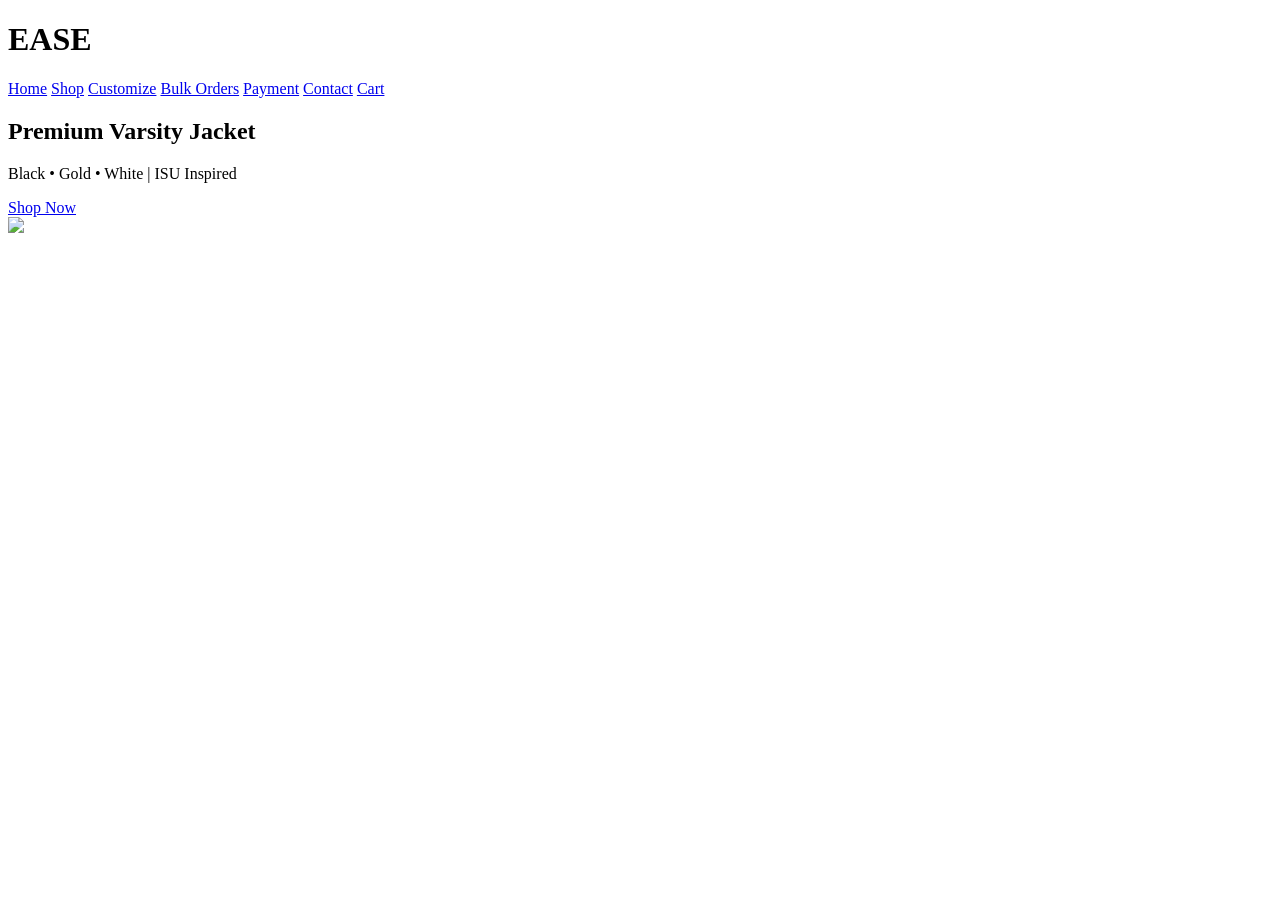
==== index.html @ 9d4b3b43 "Update index.html" ====
<!DOCTYPE html>
<html lang="en">
<head>
<meta charset="UTF-8">
<meta name="viewport" content="width=device-width, initial-scale=1.0">
<title>EASE | Premium Varsity</title>

<link rel="stylesheet" href="css/style.css">
<script defer src="js/app.js"></script>
</head>

<body>

<header class="glass">
<h1 class="logo">EASE</h1>
<nav>
<a href="index.html">Home</a>
<a href="shop.html">Shop</a>
<a href="customizer.html">Customize</a>
<a href="bulk.html">Bulk Orders</a>
<a href="payment.html">Payment</a>
<a href="contact.html">Contact</a>
<a href="cart.html">Cart</a>
</nav>
</header>

<section class="hero">
<div>
<h2>Premium Varsity Jacket</h2>
<p>Black • Gold • White | ISU Inspired</p>
<a href="shop.html" class="btn">Shop Now</a>
</div>

<div class="jacket-3d">
<img src="assets/jacket-front.png" id="jacket">
</div>
</section>

</body>
</html>
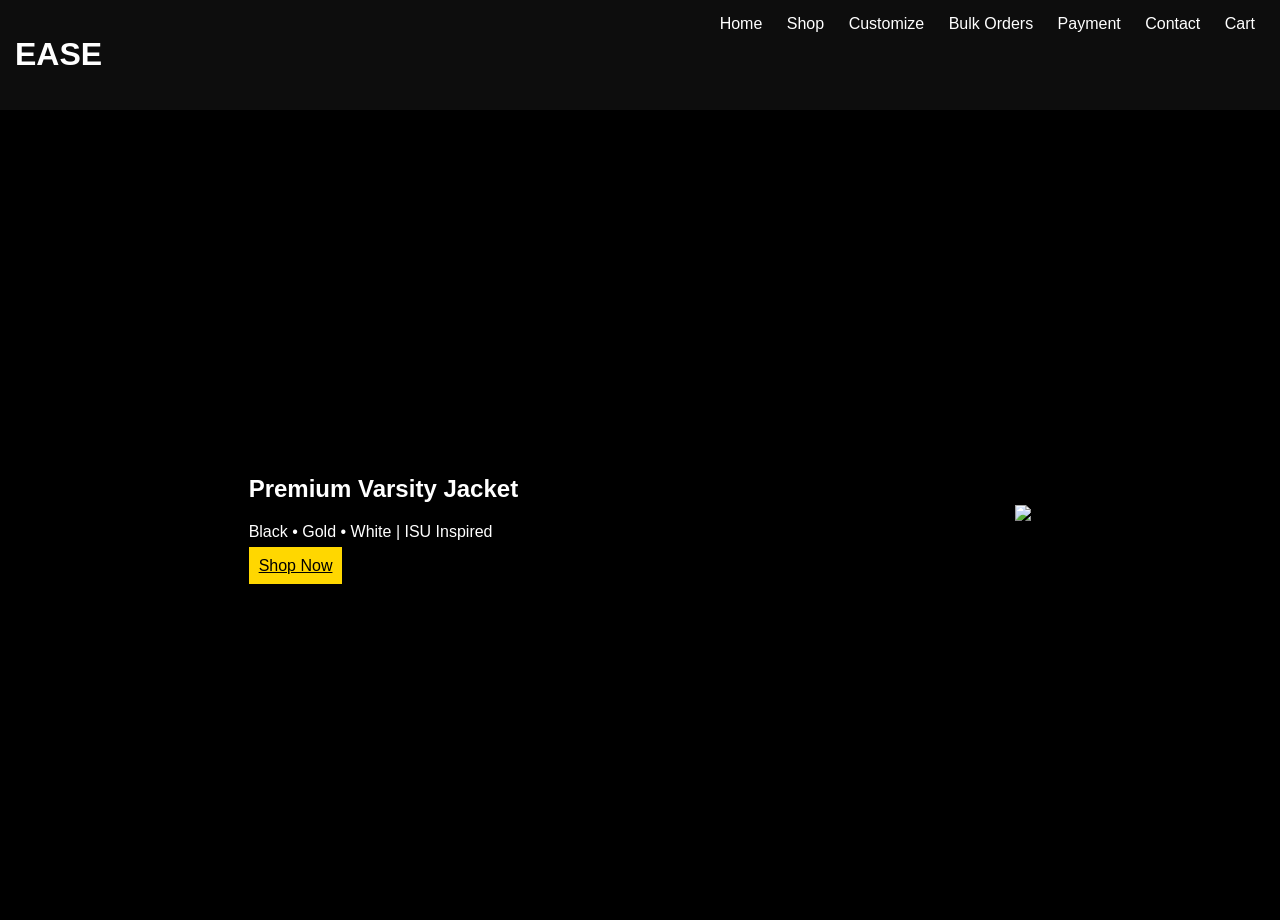
==== commit 0783e0be: "Update index.html" ====
--- a/index.html
+++ b/index.html
@@ -5,7 +5,7 @@
 <meta name="viewport" content="width=device-width, initial-scale=1.0">
 <title>EASE | Premium Varsity</title>
 
-<link rel="stylesheet" href="css/style.css">
+<link rel="stylesheet" href="style.css">
 <script defer src="js/app.js"></script>
 </head>
 
--- a/style.css
+++ b/style.css
@@ -0,0 +1,49 @@
+body {
+margin:0;
+font-family:sans-serif;
+background:black;
+color:white;
+}
+
+.glass {
+background:rgba(255,255,255,0.05);
+backdrop-filter:blur(10px);
+padding:15px;
+display:flex;
+justify-content:space-between;
+}
+
+nav a {
+margin:10px;
+color:white;
+text-decoration:none;
+}
+
+.hero {
+display:flex;
+justify-content:space-around;
+align-items:center;
+height:90vh;
+}
+
+.btn {
+background:gold;
+color:black;
+padding:10px;
+}
+
+.product {
+display:flex;
+gap:20px;
+padding:20px;
+}
+
+.jacket-3d img {
+width:300px;
+animation:spin 10s linear infinite;
+}
+
+@keyframes spin {
+from {transform:rotateY(0);}
+to {transform:rotateY(360deg);}
+}
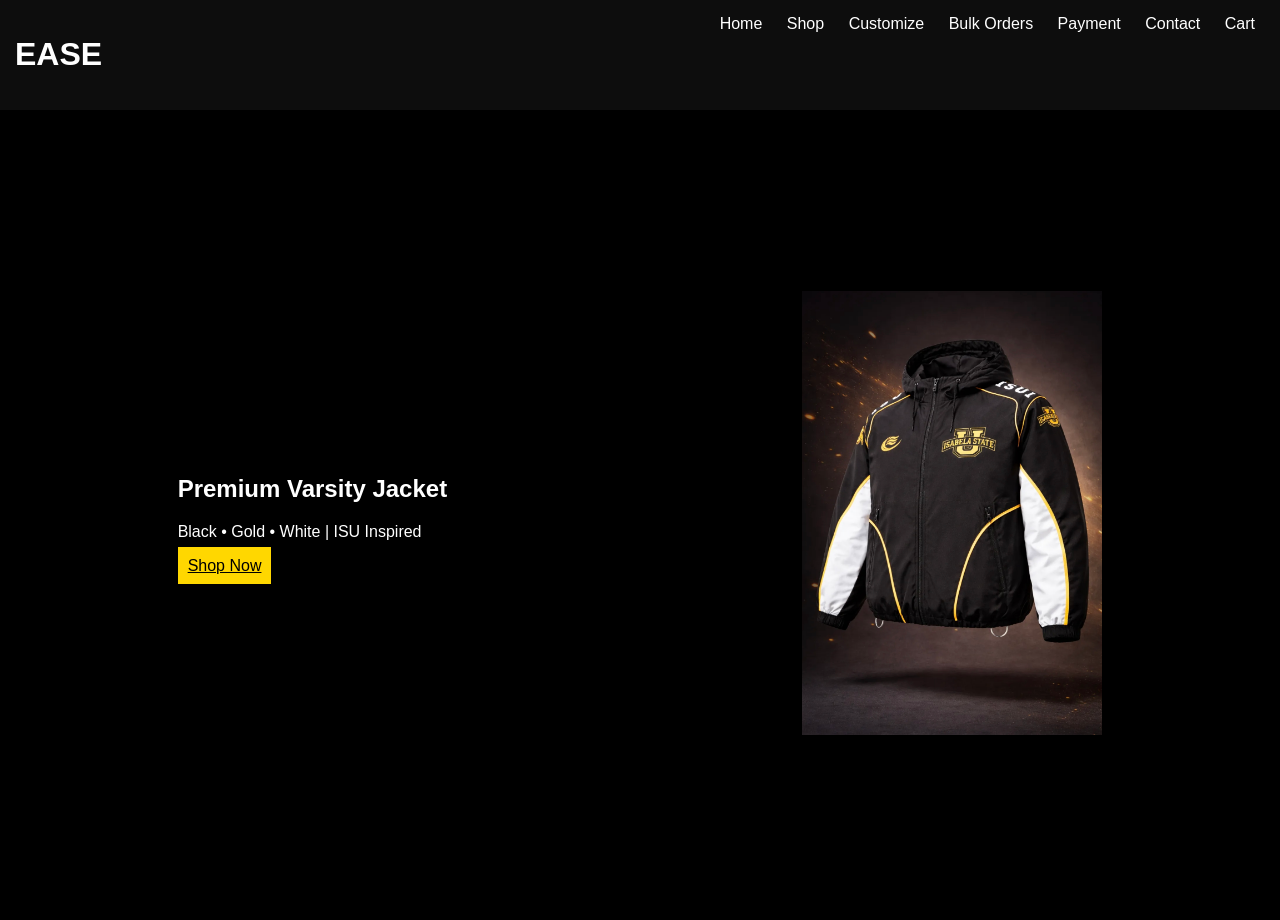
==== commit 0d912c29: "Update index.html" ====
--- a/index.html
+++ b/index.html
@@ -6,7 +6,7 @@
 <title>EASE | Premium Varsity</title>
 
 <link rel="stylesheet" href="style.css">
-<script defer src="js/app.js"></script>
+<script defer src="app.js"></script>
 </head>
 
 <body>
@@ -32,7 +32,7 @@
 </div>
 
 <div class="jacket-3d">
-<img src="assets/jacket-front.png" id="jacket">
+<img src="Screenshot_20260331-175757.jpg">
 </div>
 </section>
 
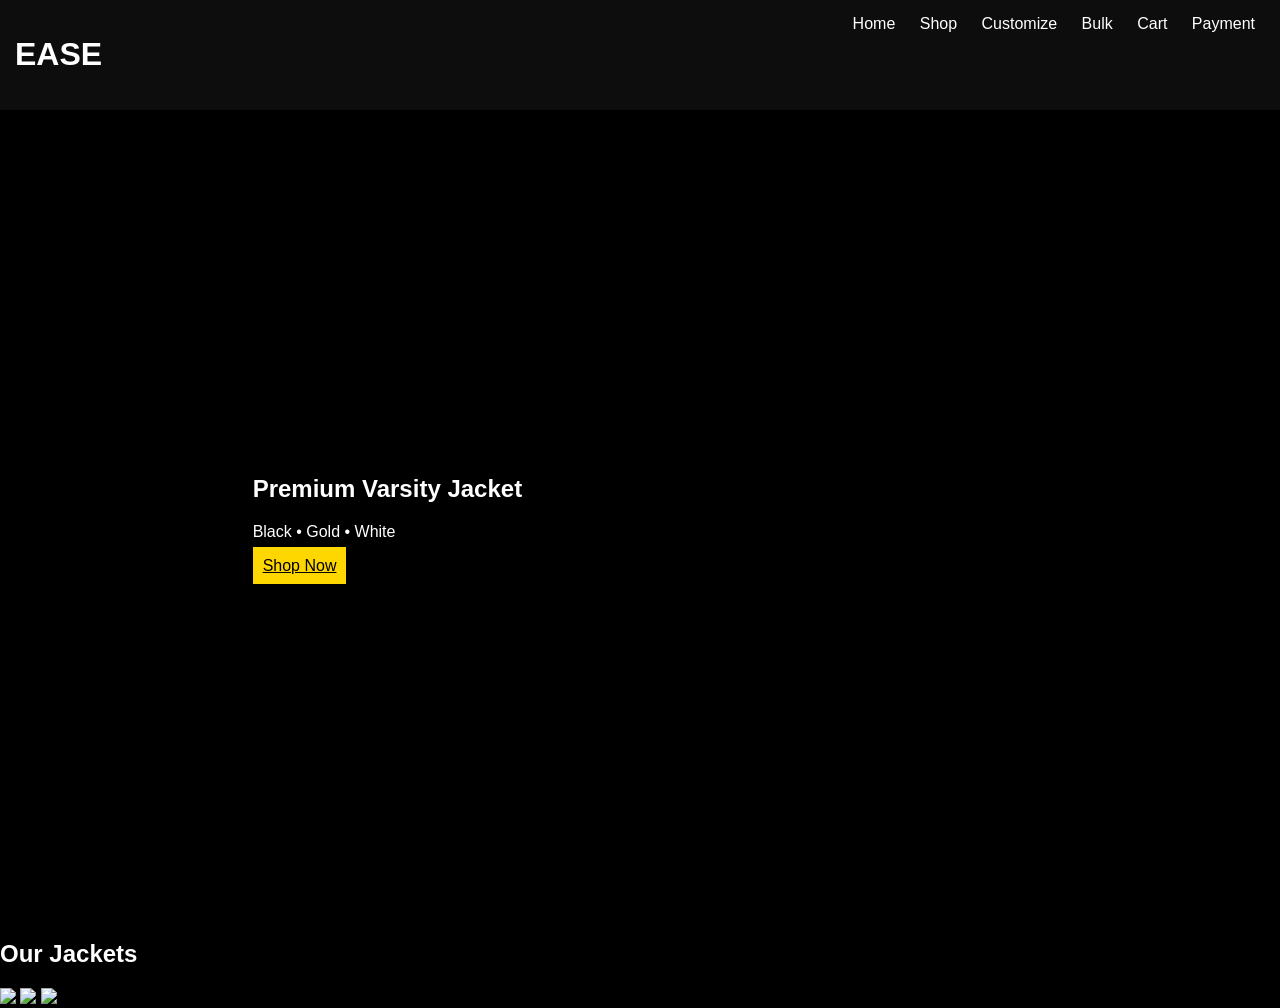
==== commit 3a1b258c: "Modify index.html for title and 3D jacket display Updated title and added gallery section with image" ====
--- a/index.html
+++ b/index.html
@@ -3,7 +3,7 @@
 <head>
 <meta charset="UTF-8">
 <meta name="viewport" content="width=device-width, initial-scale=1.0">
-<title>EASE | Premium Varsity</title>
+<title>EASE</title>
 
 <link rel="stylesheet" href="style.css">
 <script defer src="app.js"></script>
@@ -17,24 +17,66 @@
 <a href="index.html">Home</a>
 <a href="shop.html">Shop</a>
 <a href="customizer.html">Customize</a>
-<a href="bulk.html">Bulk Orders</a>
+<a href="bulk.html">Bulk</a>
+<a href="cart.html">Cart</a>
 <a href="payment.html">Payment</a>
-<a href="contact.html">Contact</a>
-<a href="cart.html">Cart</a>
 </nav>
 </header>
 
 <section class="hero">
 <div>
 <h2>Premium Varsity Jacket</h2>
-<p>Black • Gold • White | ISU Inspired</p>
+<p>Black • Gold • White</p>
 <a href="shop.html" class="btn">Shop Now</a>
 </div>
 
-<div class="jacket-3d">
-<img src="Screenshot_20260331-175757.jpg">
+<div id="three-container"></div>
+</section>
+
+<!-- GALLERY -->
+<section class="gallery">
+<h2>Our Jackets</h2>
+<div class="grid">
+<img src="assets/jacket-front.png">
+<img src="assets/jacket-back.png">
+<img src="assets/jacket-front.png">
 </div>
 </section>
 
+<!-- THREE JS -->
+<script src="https://cdnjs.cloudflare.com/ajax/libs/three.js/r128/three.min.js"></script>
+
+<script>
+const scene = new THREE.Scene();
+const camera = new THREE.PerspectiveCamera(75, 1, 0.1, 1000);
+
+const renderer = new THREE.WebGLRenderer({ alpha:true });
+renderer.setSize(300,300);
+document.getElementById("three-container").appendChild(renderer.domElement);
+
+const texture = new THREE.TextureLoader().load('assets/jacket-design.jpg');
+
+const geometry = new THREE.PlaneGeometry(3,3);
+const material = new THREE.MeshBasicMaterial({ map: texture });
+
+const jacket = new THREE.Mesh(geometry, material);
+scene.add(jacket);
+
+camera.position.z = 5;
+
+function animate(){
+requestAnimationFrame(animate);
+jacket.rotation.y += 0.01;
+renderer.render(scene, camera);
+}
+animate();
+
+// mouse control
+document.addEventListener("mousemove",(e)=>{
+let x = (window.innerWidth/2 - e.pageX)/100;
+jacket.rotation.y = x;
+});
+</script>
+
 </body>
 </html>
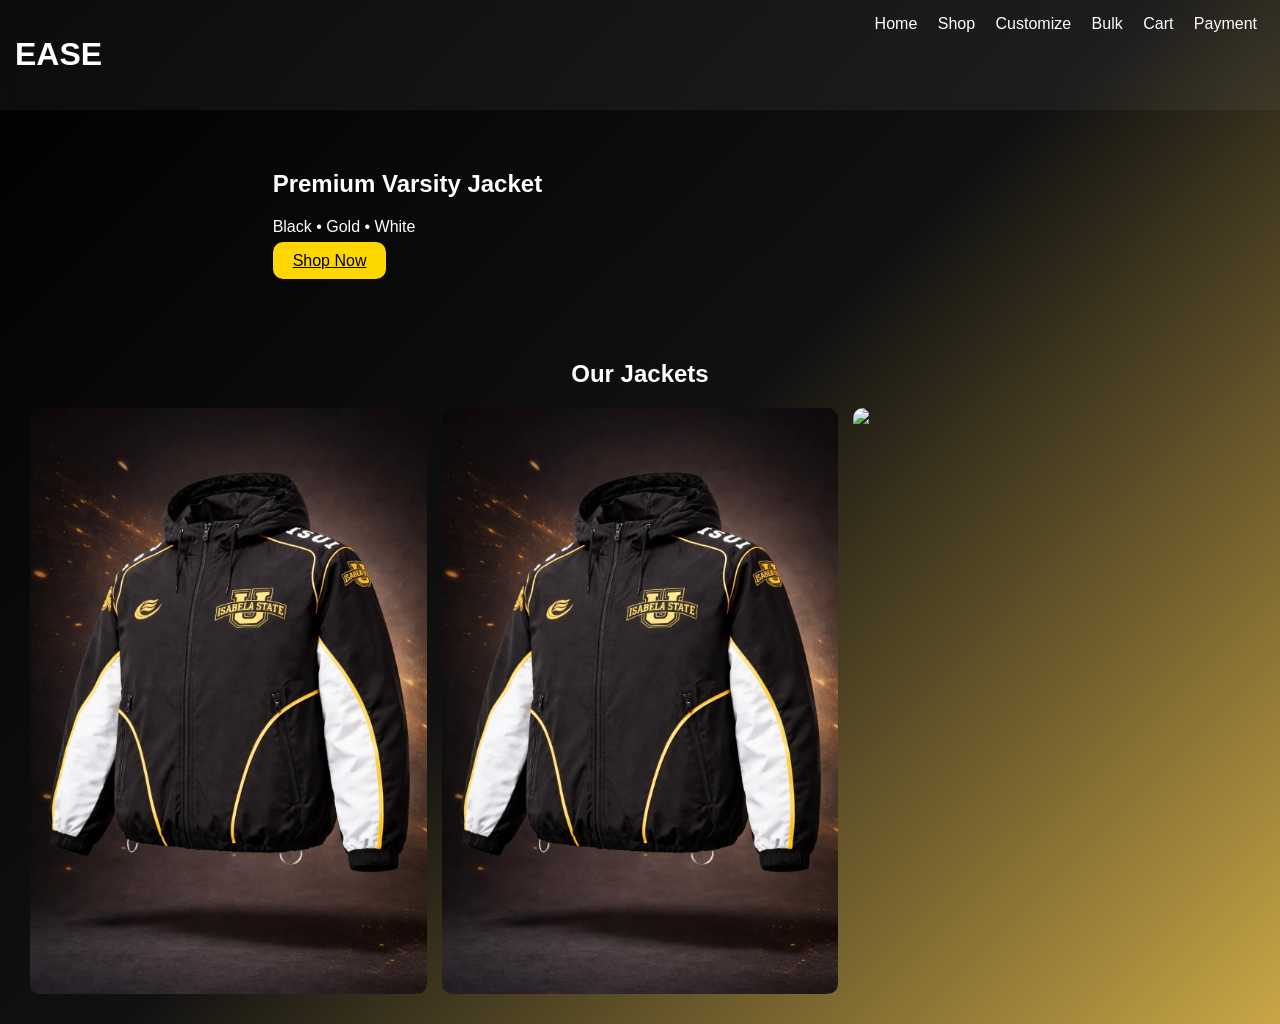
==== commit b82065b4: "Update index.html" ====
--- a/index.html
+++ b/index.html
@@ -37,8 +37,8 @@
 <section class="gallery">
 <h2>Our Jackets</h2>
 <div class="grid">
-<img src="assets/jacket-front.png">
-<img src="assets/jacket-back.png">
+<img src="Screenshot_20260331-175757.jpg">
+<img src="Screenshot_20260331-175757.jpg">
 <img src="assets/jacket-front.png">
 </div>
 </section>
--- a/style.css
+++ b/style.css
@@ -1,49 +1,70 @@
-body {
+body{
 margin:0;
 font-family:sans-serif;
-background:black;
+background:linear-gradient(135deg,#000,#111,#c9a646);
 color:white;
 }
 
-.glass {
+/* HEADER */
+.glass{
+display:flex;
+justify-content:space-between;
+padding:15px;
 background:rgba(255,255,255,0.05);
 backdrop-filter:blur(10px);
-padding:15px;
-display:flex;
-justify-content:space-between;
 }
 
-nav a {
-margin:10px;
+nav a{
+margin:8px;
 color:white;
 text-decoration:none;
 }
 
-.hero {
+/* HERO */
+.hero{
 display:flex;
 justify-content:space-around;
 align-items:center;
-height:90vh;
+flex-wrap:wrap;
+padding:40px;
 }
 
-.btn {
+.btn{
 background:gold;
 color:black;
-padding:10px;
+padding:10px 20px;
+border-radius:10px;
 }
 
-.product {
+/* GALLERY */
+.gallery{
+padding:30px;
+text-align:center;
+}
+
+.grid{
+display:grid;
+grid-template-columns:repeat(auto-fit,minmax(150px,1fr));
+gap:15px;
+}
+
+.grid img{
+width:100%;
+border-radius:10px;
+}
+
+/* PRODUCT */
+.product{
 display:flex;
+flex-wrap:wrap;
 gap:20px;
 padding:20px;
 }
 
-.jacket-3d img {
-width:300px;
-animation:spin 10s linear infinite;
+/* MOBILE */
+@media(max-width:768px){
+.hero{
+flex-direction:column;
+text-align:center;
 }
-
-@keyframes spin {
-from {transform:rotateY(0);}
-to {transform:rotateY(360deg);}
 }
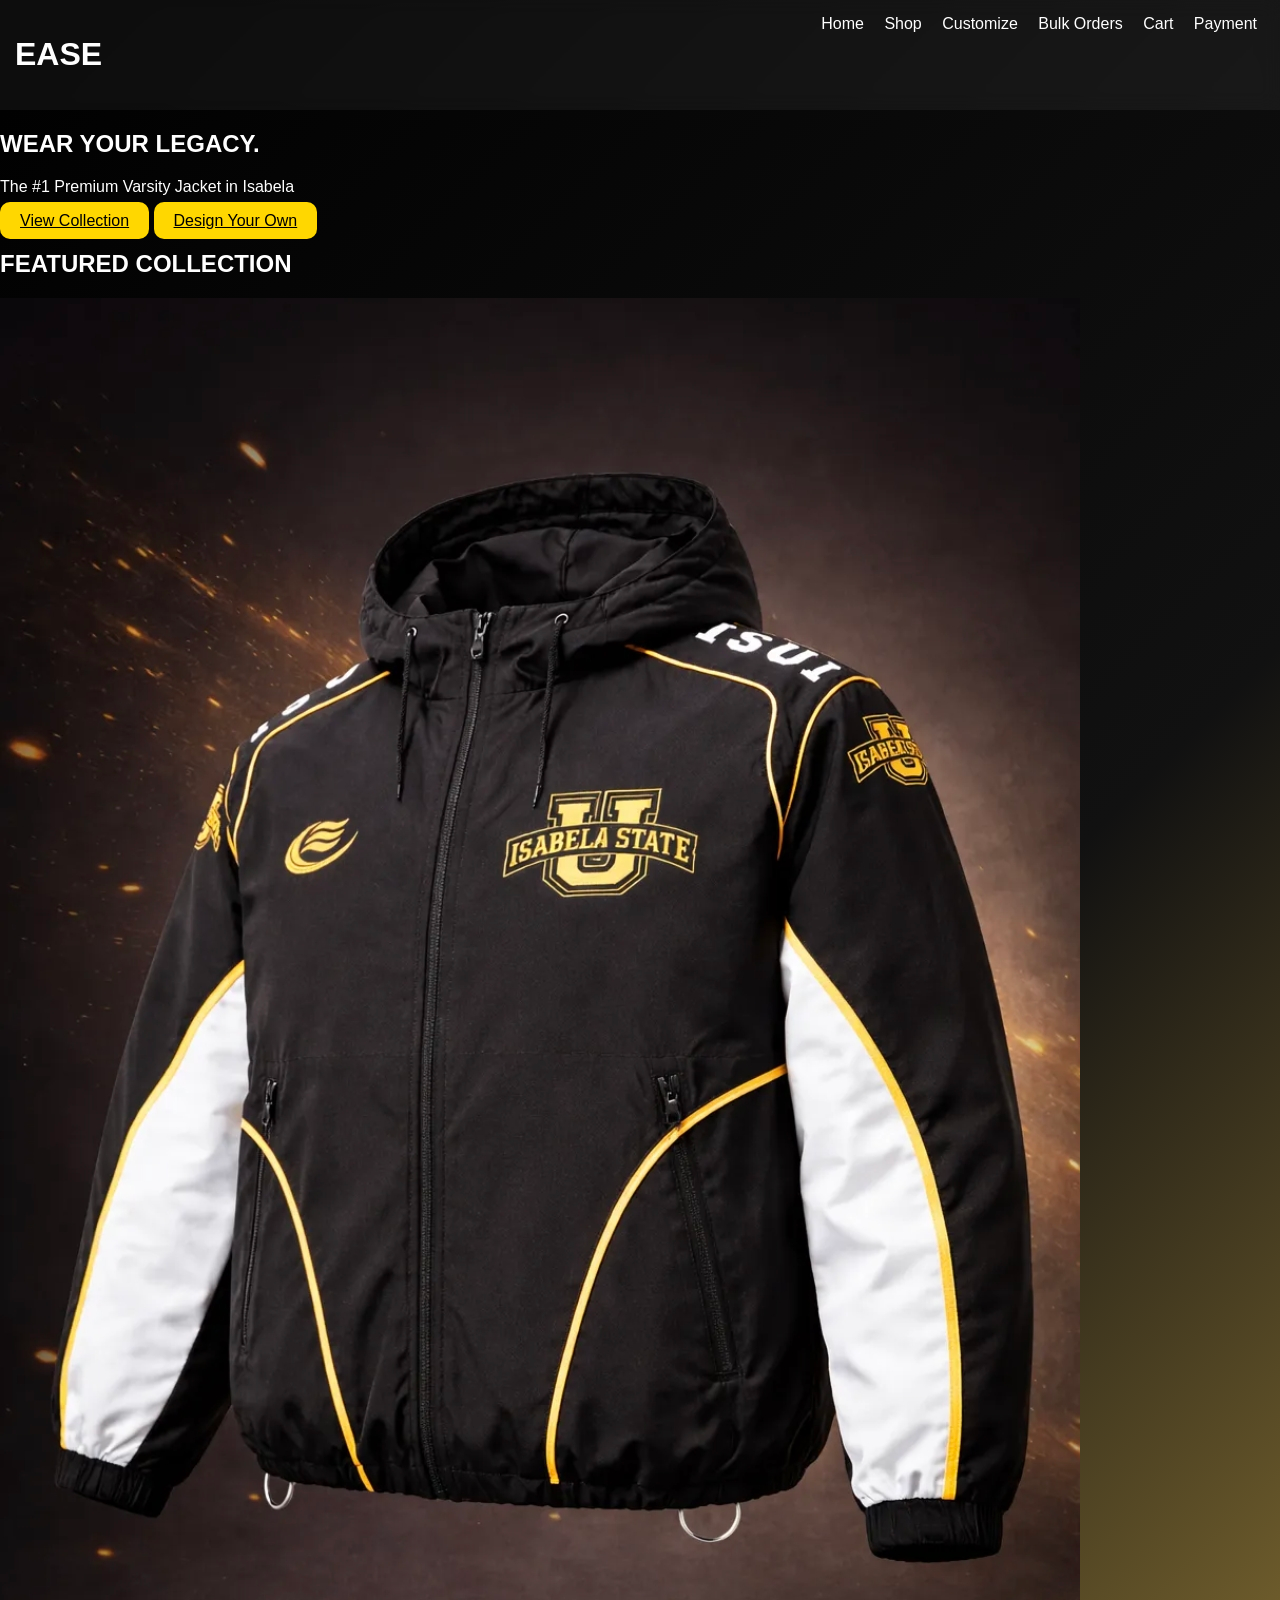
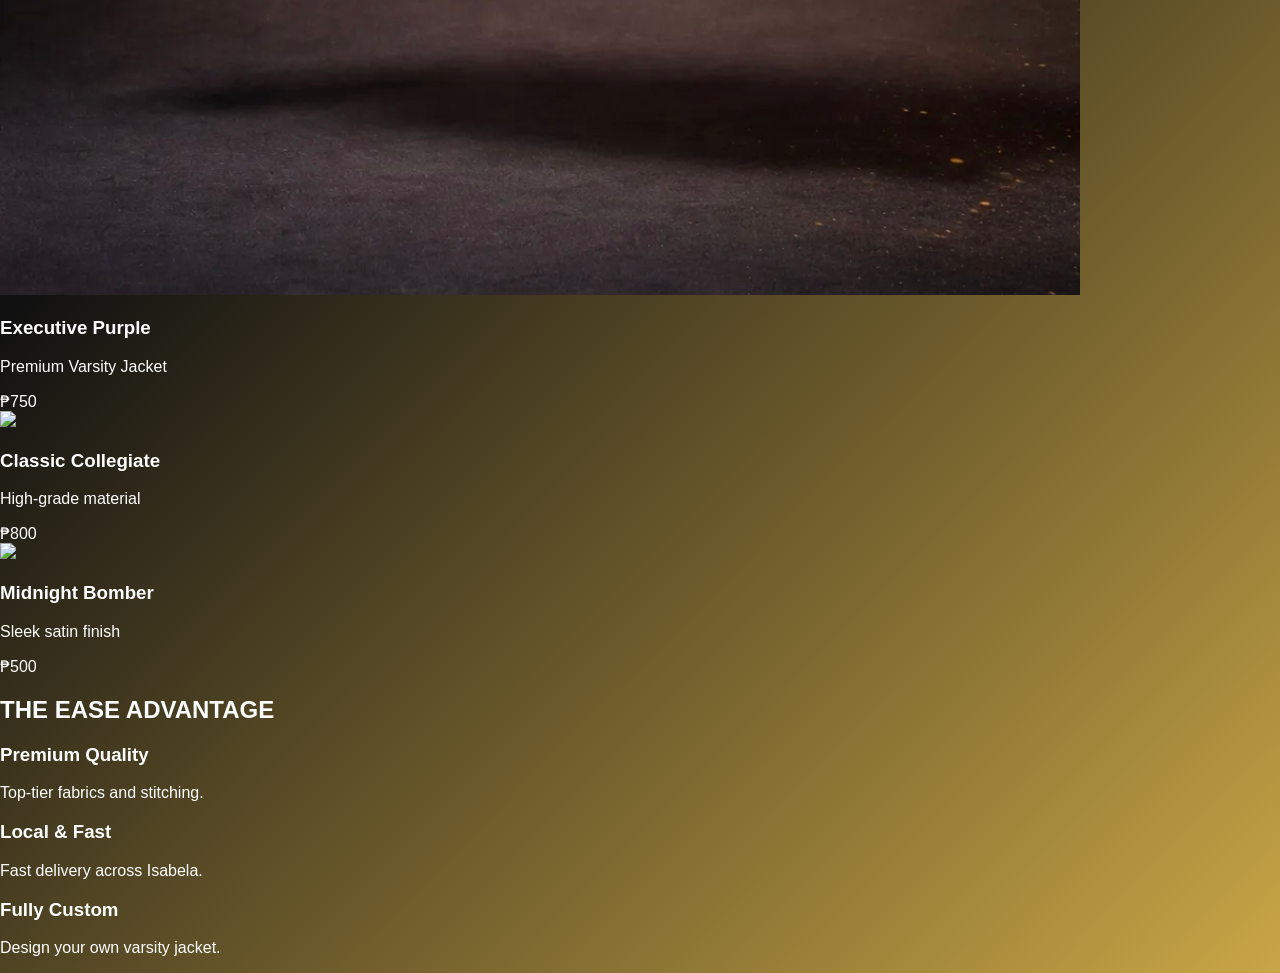
==== commit 6f8d6cd8: "Update index.html" ====
--- a/index.html
+++ b/index.html
@@ -11,72 +11,91 @@
 
 <body>
 
+<!-- HEADER -->
 <header class="glass">
-<h1 class="logo">EASE</h1>
-<nav>
-<a href="index.html">Home</a>
-<a href="shop.html">Shop</a>
-<a href="customizer.html">Customize</a>
-<a href="bulk.html">Bulk</a>
-<a href="cart.html">Cart</a>
-<a href="payment.html">Payment</a>
-</nav>
+  <h1 class="logo">EASE</h1>
+  <nav>
+    <a href="index.html">Home</a>
+    <a href="shop.html">Shop</a>
+    <a href="customizer.html">Customize</a>
+    <a href="bulk.html">Bulk Orders</a>
+    <a href="cart.html">Cart</a>
+    <a href="payment.html">Payment</a>
+  </nav>
 </header>
 
-<section class="hero">
-<div>
-<h2>Premium Varsity Jacket</h2>
-<p>Black • Gold • White</p>
-<a href="shop.html" class="btn">Shop Now</a>
-</div>
+<!-- HERO -->
+<section class="hero-banner">
+  <div class="hero-content">
+    <h1>WEAR YOUR LEGACY.</h1>
+    <p>The #1 Premium Varsity Jacket in Isabela</p>
 
-<div id="three-container"></div>
+    <div class="hero-btns">
+      <a href="shop.html" class="btn primary">View Collection</a>
+      <a href="customizer.html" class="btn secondary">Design Your Own</a>
+    </div>
+  </div>
 </section>
 
-<!-- GALLERY -->
-<section class="gallery">
-<h2>Our Jackets</h2>
-<div class="grid">
-<img src="Screenshot_20260331-175757.jpg">
-<img src="Screenshot_20260331-175757.jpg">
-<img src="assets/jacket-front.png">
-</div>
+<!-- FEATURED -->
+<section class="featured">
+  <h2>FEATURED COLLECTION</h2>
+
+  <div class="card-grid">
+
+    <div class="card">
+      <img src="Screenshot_20260331-175757.jpg">
+      <div class="card-info">
+        <h3>Executive Purple</h3>
+        <p>Premium Varsity Jacket</p>
+        <span>₱750</span>
+      </div>
+    </div>
+
+    <div class="card">
+      <img src="assets/jacket-back.png">
+      <div class="card-info">
+        <h3>Classic Collegiate</h3>
+        <p>High-grade material</p>
+        <span>₱800</span>
+      </div>
+    </div>
+
+    <div class="card">
+      <img src="assets/jacket-front.png">
+      <div class="card-info">
+        <h3>Midnight Bomber</h3>
+        <p>Sleek satin finish</p>
+        <span>₱500</span>
+      </div>
+    </div>
+
+  </div>
 </section>
 
-<!-- THREE JS -->
-<script src="https://cdnjs.cloudflare.com/ajax/libs/three.js/r128/three.min.js"></script>
+<!-- FEATURES -->
+<section class="features">
+  <h2>THE EASE ADVANTAGE</h2>
 
-<script>
-const scene = new THREE.Scene();
-const camera = new THREE.PerspectiveCamera(75, 1, 0.1, 1000);
+  <div class="feature-grid">
 
-const renderer = new THREE.WebGLRenderer({ alpha:true });
-renderer.setSize(300,300);
-document.getElementById("three-container").appendChild(renderer.domElement);
+    <div class="feature-box">
+      <h3>Premium Quality</h3>
+      <p>Top-tier fabrics and stitching.</p>
+    </div>
 
-const texture = new THREE.TextureLoader().load('assets/jacket-design.jpg');
+    <div class="feature-box">
+      <h3>Local & Fast</h3>
+      <p>Fast delivery across Isabela.</p>
+    </div>
 
-const geometry = new THREE.PlaneGeometry(3,3);
-const material = new THREE.MeshBasicMaterial({ map: texture });
+    <div class="feature-box">
+      <h3>Fully Custom</h3>
+      <p>Design your own varsity jacket.</p>
+    </div>
 
-const jacket = new THREE.Mesh(geometry, material);
-scene.add(jacket);
-
-camera.position.z = 5;
-
-function animate(){
-requestAnimationFrame(animate);
-jacket.rotation.y += 0.01;
-renderer.render(scene, camera);
-}
-animate();
-
-// mouse control
-document.addEventListener("mousemove",(e)=>{
-let x = (window.innerWidth/2 - e.pageX)/100;
-jacket.rotation.y = x;
-});
-</script>
+  </div>
+</section>
 
 </body>
 </html>
